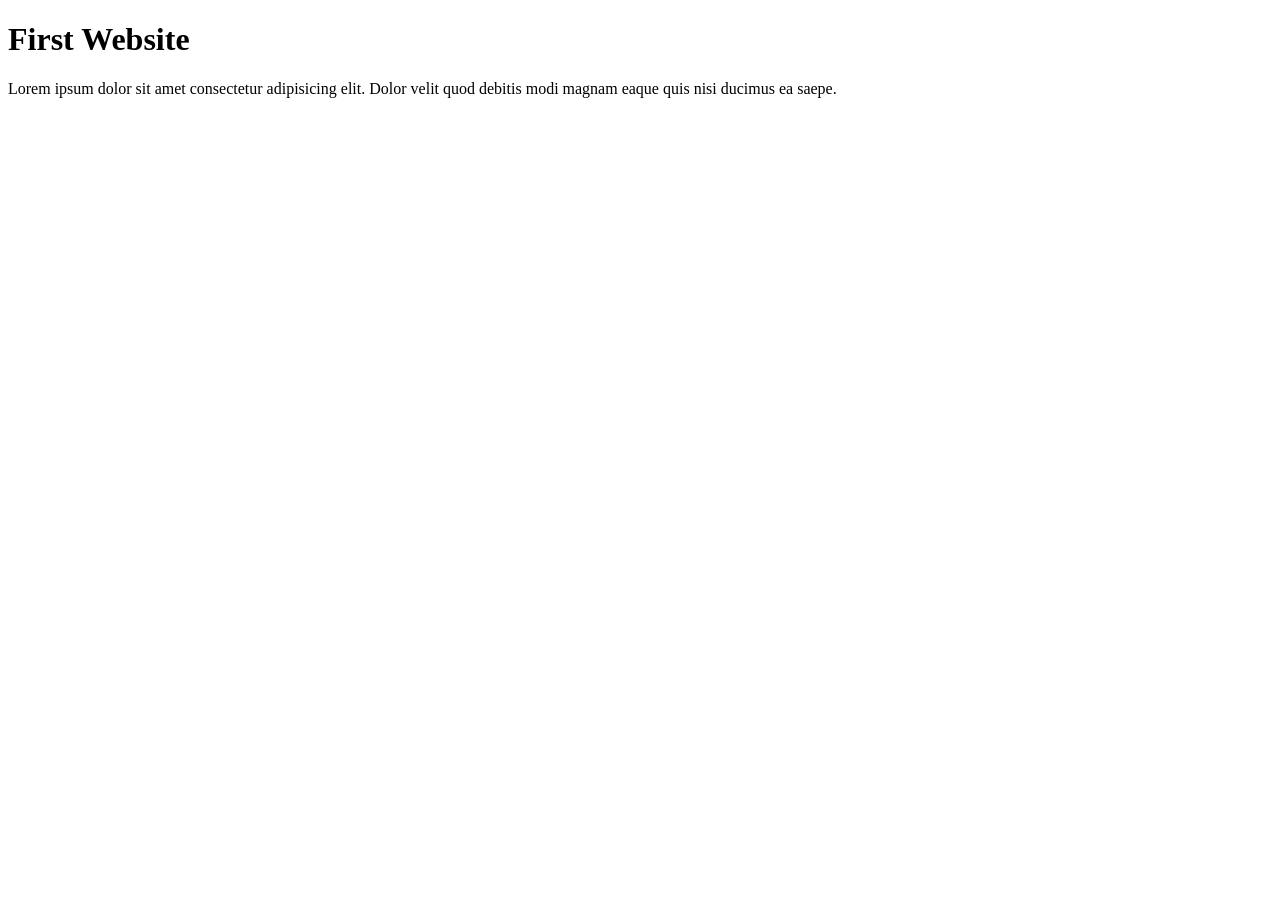
==== index.html @ d6293694 "first commit" ====
<!DOCTYPE html>
<html lang="en">
<head>
    <meta charset="UTF-8">
    <meta name="viewport" content="width=device-width, initial-scale=1.0">
    <title>Document</title>
</head>
<body>
    <h1>First Website</h1>
    <p>Lorem ipsum dolor sit amet consectetur adipisicing elit. Dolor velit quod debitis modi magnam eaque quis nisi ducimus ea saepe.</p>
    
</body>
</html>
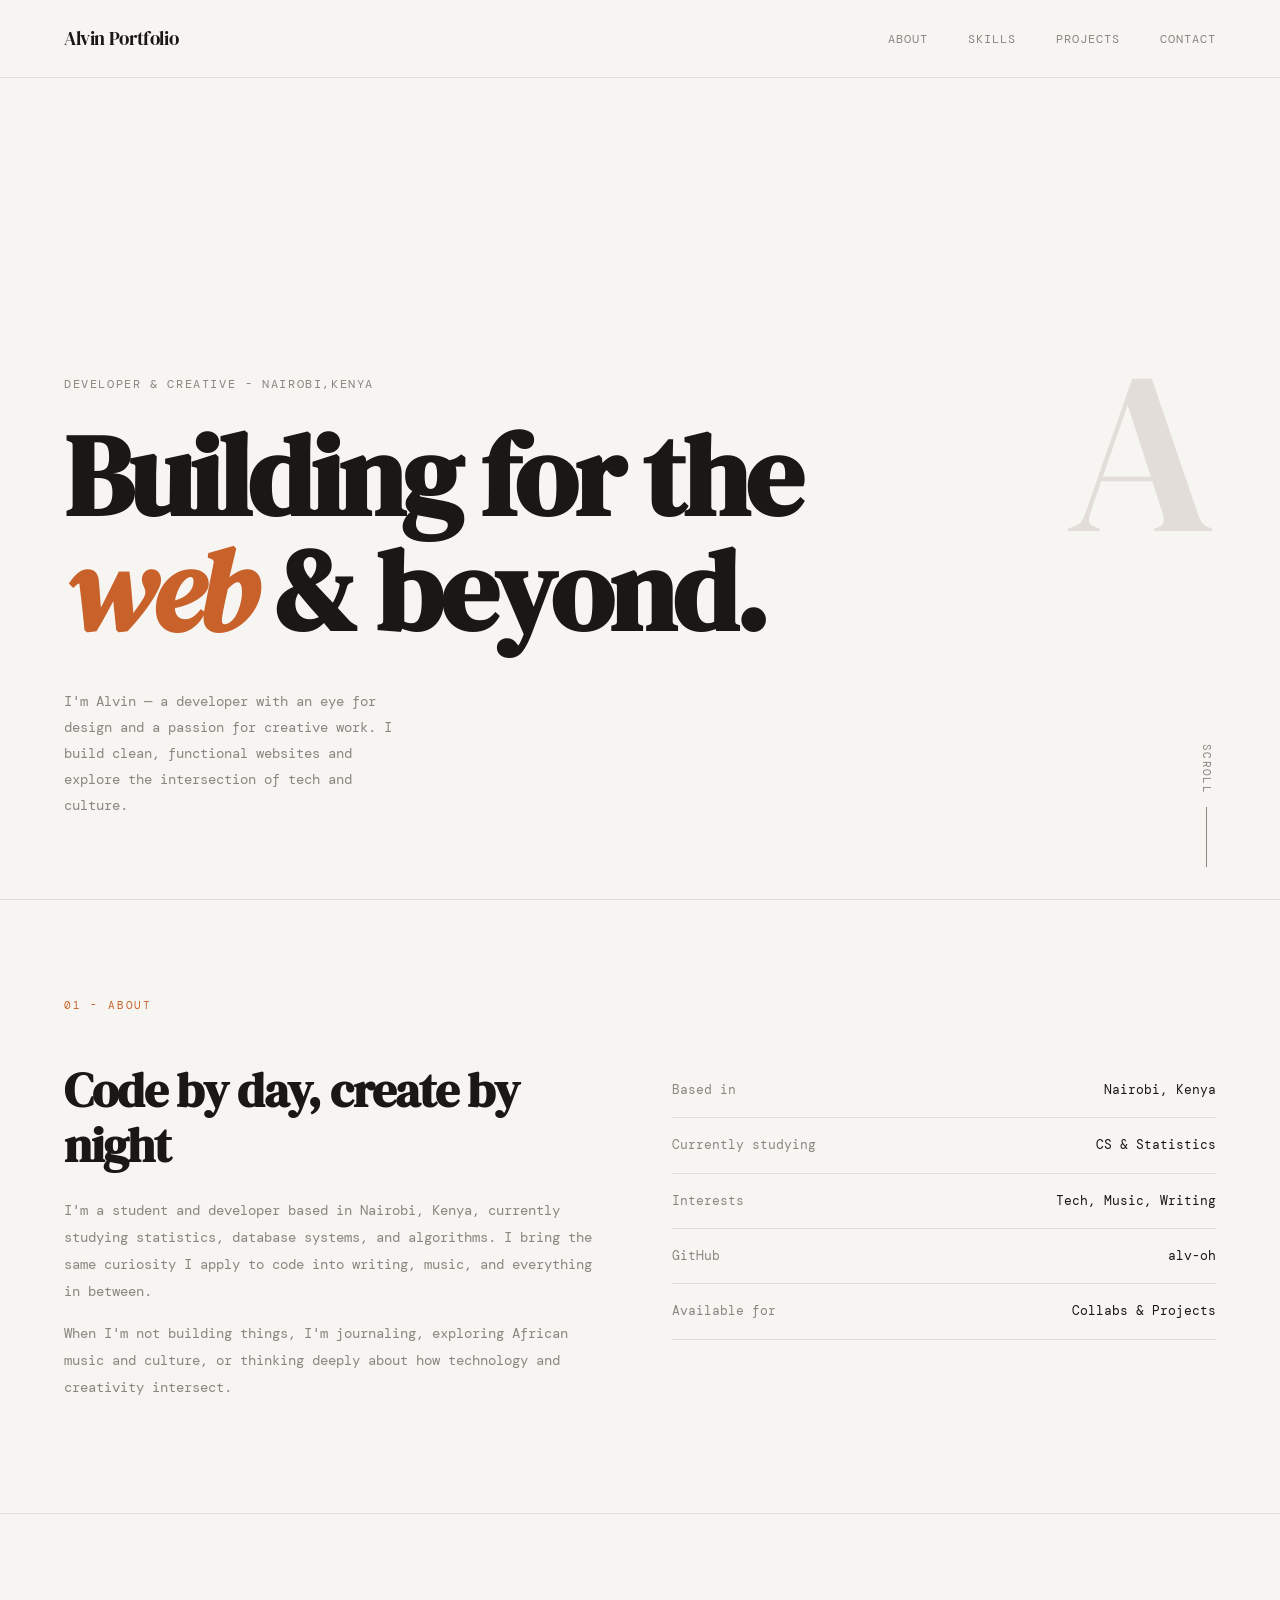
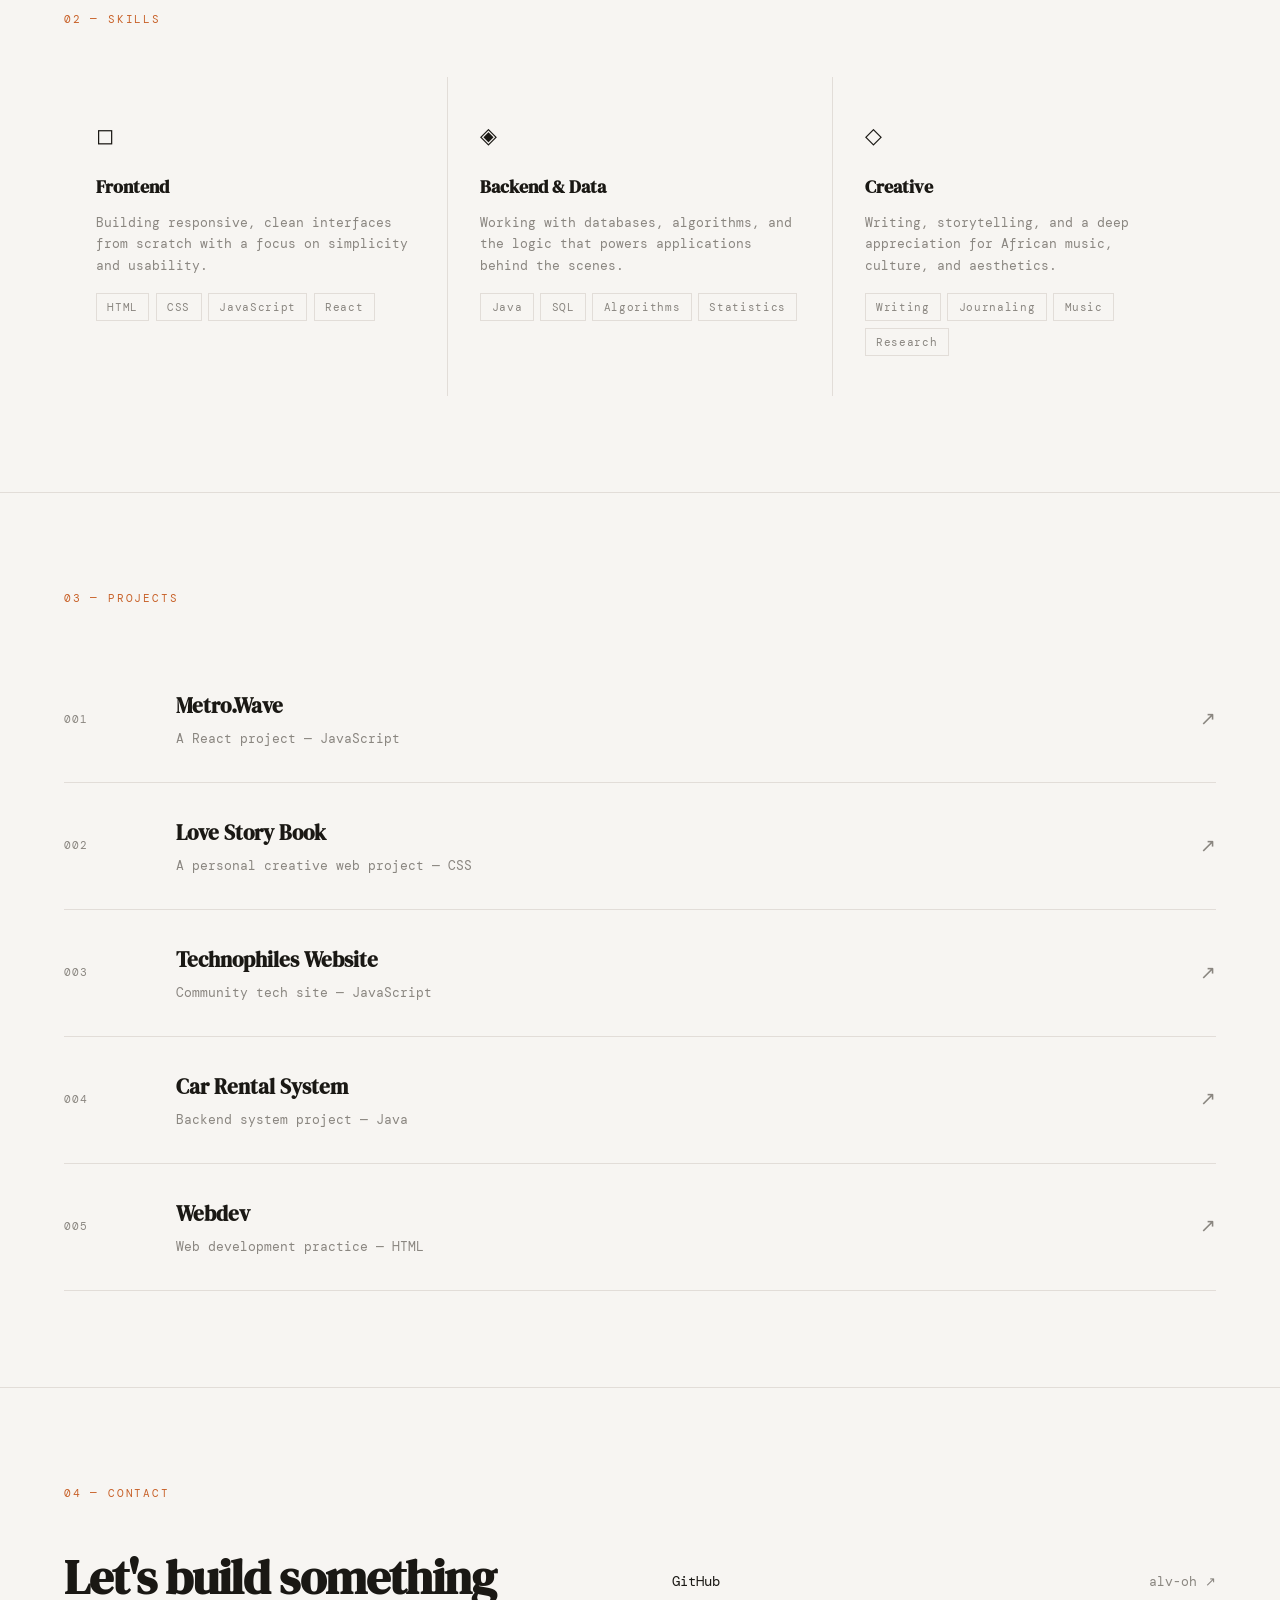
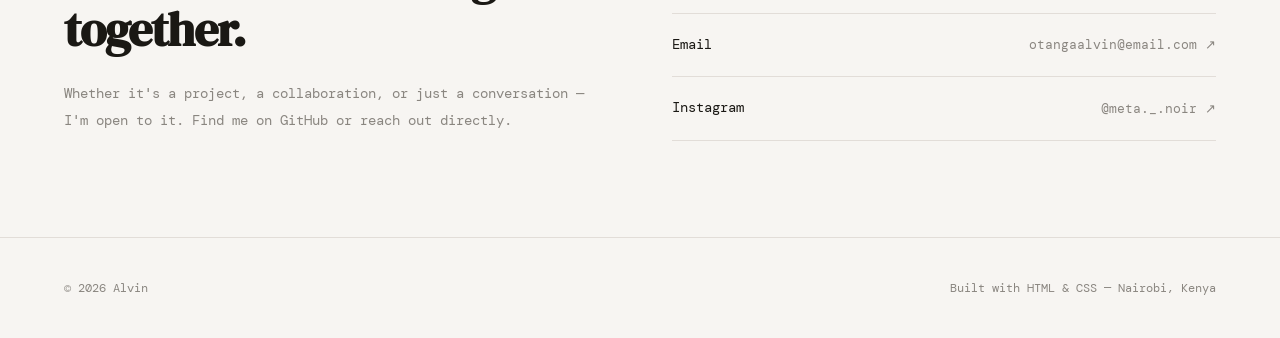
==== commit a5993c28: "Portfolio" ====
--- a/index.html
+++ b/index.html
@@ -3,11 +3,146 @@
 <head>
     <meta charset="UTF-8">
     <meta name="viewport" content="width=device-width, initial-scale=1.0">
-    <title>Document</title>
+    <title>Alvin's portfolio</title>
+    <link href="https://fonts.googleapis.com/css2?family=DM+Serif+Display:ital@0;1&family=DM+Mono:wght@300;400;500&display=swap" rel="stylesheet"/>
+    <link rel="stylesheet" href="style.css" />
+
 </head>
 <body>
-    <h1>First Website</h1>
-    <p>Lorem ipsum dolor sit amet consectetur adipisicing elit. Dolor velit quod debitis modi magnam eaque quis nisi ducimus ea saepe.</p>
-    
+   <nav>
+    <a class="nav-logo" href="#">Alvin Portfolio</a>
+    <ul class="nav-links">
+        <li><a href="#about">About</a></li>
+        <li><a href="#skills">Skills</a></li>
+        <li><a href="#projects">Projects</a></li>
+        <li><a href="#contact">Contact</a></li>
+    </ul>
+   </nav>
+
+   <!-- HERO -->
+    <section class="hero">
+        <div class="hero-number">A</div>
+        <p class="hero-label">Developer & creative - Nairobi,Kenya</p>
+        <h1 class="hero-title">Building for the <em>web</em> & beyond.</h1>
+        <p class="hero-sub">I'm Alvin — a developer with an eye for design and a passion for creative work. I build clean, functional websites and explore the intersection of tech and culture.</p>
+        <div class="hero-scroll">Scroll</div>
+    </section>
+
+    <!-- ABOUT -->
+    <section id="about">
+        <p class="section-label reveal">01 - About</p>
+        <div class="about-grid">
+            <div class="about-text reveal">
+                <h2>Code by day, create by night</h2>
+                <p>I'm a student and developer based in Nairobi, Kenya, currently studying statistics, database systems, and algorithms. I bring the same curiosity I apply to code into writing, music, and everything in between.</p>
+                <p>When I'm not building things, I'm journaling, exploring African music and culture, or thinking deeply about how technology and creativity intersect.</p>
+            </div>
+            <div class="about-details reveal">
+                <div class="detail-row"><span>Based in</span><span>Nairobi, Kenya</span></div>
+                <div class="detail-row"><span>Currently studying</span><span>CS & Statistics</span></div>
+                <div class="detail-row"><span>Interests</span><span>Tech, Music, Writing</span></div>
+                <div class="detail-row"><span>GitHub</span><span>alv-oh</span></div>
+                <div class="detail-row"><span>Available for</span><span>Collabs & Projects</span></div>
+            </div>
+        </div>
+    </section>
+
+    <!-- SKILLS -->
+    <section id="skills">
+        <p class="section-label reveal">02 — Skills</p>
+        <div class="skills-grid reveal">
+            <div class="skill-card">
+                <div class="skill-icon">◻</div>
+            <h3>Frontend</h3>
+            <p>Building responsive, clean interfaces from scratch with a focus on simplicity and usability.</p>
+            <div class="skill-tags">
+                <span class="tag">HTML</span><span class="tag">CSS</span><span class="tag">JavaScript</span><span class="tag">React</span>
+            </div>
+            </div>
+            <div class="skill-card">
+                <div class="skill-icon">◈</div>
+            <h3>Backend & Data</h3>
+            <p>Working with databases, algorithms, and the logic that powers applications behind the scenes.</p>
+            <div class="skill-tags">
+                <span class="tag">Java</span><span class="tag">SQL</span><span class="tag">Algorithms</span><span class="tag">Statistics</span>
+            </div>
+            </div>
+            <div class="skill-card">
+                <div class="skill-icon">◇</div>
+            <h3>Creative</h3>
+            <p>Writing, storytelling, and a deep appreciation for African music, culture, and aesthetics.</p>
+            <div class="skill-tags">
+                <span class="tag">Writing</span><span class="tag">Journaling</span><span class="tag">Music</span><span class="tag">Research</span>
+            </div>
+            </div>
+        </div>
+  </section>
+
+  <!-- PROJECTS -->
+   <section id="projects">
+    <p class="section-label reveal">03 — Projects</p>
+    <div class="projects-list">
+      <a class="project-item reveal" href="https://github.com/alv-oh/Metro.Wave" target="_blank">
+        <span class="project-num">001</span>
+        <div class="project-info"><h3>Metro.Wave</h3><p>A React project — JavaScript</p></div>
+        <span class="project-arrow">↗</span>
+      </a>
+      <a class="project-item reveal" href="https://github.com/alv-oh/love-story-book" target="_blank">
+        <span class="project-num">002</span>
+        <div class="project-info"><h3>Love Story Book</h3><p>A personal creative web project — CSS</p></div>
+        <span class="project-arrow">↗</span>
+      </a>
+      <a class="project-item reveal" href="https://github.com/alv-oh/technophiles-website" target="_blank">
+        <span class="project-num">003</span>
+        <div class="project-info"><h3>Technophiles Website</h3><p>Community tech site — JavaScript</p></div>
+        <span class="project-arrow">↗</span>
+      </a>
+      <a class="project-item reveal" href="https://github.com/alv-oh/CarRentalSystem" target="_blank">
+        <span class="project-num">004</span>
+        <div class="project-info"><h3>Car Rental System</h3><p>Backend system project — Java</p></div>
+        <span class="project-arrow">↗</span>
+      </a>
+      <a class="project-item reveal" href="https://github.com/alv-oh/webdev" target="_blank">
+        <span class="project-num">005</span>
+        <div class="project-info"><h3>Webdev</h3><p>Web development practice — HTML</p></div>
+        <span class="project-arrow">↗</span>
+      </a>
+    </div>
+  </section>
+
+  <!-- CONTACT -->
+   <section id="contact">
+    <p class="section-label reveal">04 — Contact</p>
+    <div class="contact-inner">
+      <div class="contact-text reveal">
+        <h2>Let's build something together.</h2>
+        <p>Whether it's a project, a collaboration, or just a conversation — I'm open to it. Find me on GitHub or reach out directly.</p>
+      </div>
+      <div class="contact-links reveal">
+        <a class="contact-link" href="https://github.com/alv-oh" target="_blank">GitHub <span>alv-oh ↗</span></a>
+        <a class="contact-link" href="mailto:otangaalvin@email.com">Email <span>otangaalvin@email.com ↗</span></a>
+        <a class="contact-link" href="https://www.instagram.com/meta._.noir" target="_blank">Instagram <span>@meta._.noir ↗</span></a>
+      </div>
+    </div>
+  </section>
+
+  <!-- FOOTER -->
+   <footer>
+    <span>© 2026 Alvin</span>
+    <span>Built with HTML & CSS — Nairobi, Kenya</span>
+  </footer>
+ 
+  <script>
+    const reveals = document.querySelectorAll('.reveal');
+    const observer = new IntersectionObserver((entries) => {
+      entries.forEach((entry, i) => {
+        if (entry.isIntersecting) {
+          setTimeout(() => entry.target.classList.add('visible'), i * 80);
+          observer.unobserve(entry.target);
+        }
+      });
+    }, { threshold: 0.1 });
+    reveals.forEach(el => observer.observe(el));
+  </script>
 </body>
 </html>
--- a/style.css
+++ b/style.css
@@ -0,0 +1,423 @@
+/* =====================
+   CSS VARIABLES (theme)
+   ===================== */
+:root {
+  --bg: #f7f5f2;        /* page background */
+  --ink: #1a1814;       /* main text color */
+  --muted: #8a8680;     /* secondary/grey text */
+  --accent: #c8622a;    /* orange highlight color */
+  --line: #e2ddd8;      /* border/divider color */
+  --card: #eeebe6;      /* card hover background */
+}
+
+/* =====================
+   RESET & BASE
+   ===================== */
+*, *::before, *::after {
+  box-sizing: border-box;
+  margin: 0;
+  padding: 0;
+}
+
+html { scroll-behavior: smooth; }
+
+body {
+  background: var(--bg);
+  color: var(--ink);
+  font-family: 'DM Mono', monospace;
+  font-size: 15px;
+  line-height: 1.7;
+}
+
+/* =====================
+   NAVIGATION
+   ===================== */
+nav {
+  position: fixed;          /* stays at top when scrolling */
+  top: 0; left: 0; right: 0;
+  z-index: 100;             /* sits above everything else */
+  display: flex;
+  justify-content: space-between;
+  align-items: center;
+  padding: 1.4rem 4rem;
+  background: var(--bg);
+  border-bottom: 1px solid var(--line);
+}
+
+.nav-logo {
+  font-family: 'DM Serif Display', serif;
+  font-size: 1.2rem;
+  letter-spacing: -0.02em;
+  color: var(--ink);
+  text-decoration: none;
+}
+
+.nav-links {
+  display: flex;
+  gap: 2.5rem;
+  list-style: none;
+}
+
+.nav-links a {
+  text-decoration: none;
+  color: var(--muted);
+  font-size: 0.78rem;
+  letter-spacing: 0.08em;
+  text-transform: uppercase;  /* makes text ALL CAPS */
+  transition: color 0.2s;     /* smooth color change on hover */
+}
+
+.nav-links a:hover { color: var(--ink); }
+
+/* =====================
+   HERO SECTION
+   ===================== */
+.hero {
+  min-height: 100vh;          /* takes up full screen height */
+  display: flex;
+  flex-direction: column;
+  justify-content: flex-end;  /* pushes content to bottom */
+  padding: 0 4rem 5rem;
+  border-bottom: 1px solid var(--line);
+  position: relative;
+  overflow: hidden;
+}
+
+.hero-label {
+  font-size: 0.72rem;
+  letter-spacing: 0.14em;
+  text-transform: uppercase;
+  color: var(--muted);
+  margin-bottom: 1.5rem;
+  opacity: 0;
+  animation: fadeUp 0.8s ease forwards 0.2s; /* starts after 0.2s delay */
+}
+
+.hero-title {
+  font-family: 'DM Serif Display', serif;
+  font-size: clamp(3.5rem, 9vw, 8rem); /* clamp = min, preferred, max */
+  line-height: 1.0;
+  letter-spacing: -0.03em;
+  max-width: 14ch;            /* max 14 characters wide */
+  opacity: 0;
+  animation: fadeUp 0.9s ease forwards 0.4s;
+}
+
+.hero-title em {
+  font-style: italic;
+  color: var(--accent);       /* the orange word */
+}
+
+.hero-sub {
+  margin-top: 2.5rem;
+  max-width: 42ch;
+  color: var(--muted);
+  font-size: 0.9rem;
+  line-height: 1.8;
+  opacity: 0;
+  animation: fadeUp 0.9s ease forwards 0.6s;
+}
+
+.hero-scroll {
+  position: absolute;
+  bottom: 2rem;
+  right: 4rem;
+  writing-mode: vertical-rl; /* rotates text vertically */
+  font-size: 0.7rem;
+  letter-spacing: 0.12em;
+  text-transform: uppercase;
+  color: var(--muted);
+  display: flex;
+  align-items: center;
+  gap: 0.8rem;
+  opacity: 0;
+  animation: fadeUp 1s ease forwards 1s;
+}
+
+.hero-scroll::after {
+  content: '';               /* creates a line below "Scroll" */
+  display: block;
+  width: 1px;
+  height: 60px;
+  background: var(--muted);
+}
+
+/* the big decorative letter "A" in the background */
+.hero-number {
+  position: absolute;
+  top: 50%;
+  right: 4rem;
+  transform: translateY(-50%);
+  font-family: 'DM Serif Display', serif;
+  font-size: 18vw;
+  color: var(--line);
+  line-height: 1;
+  user-select: none;         /* can't highlight it */
+  pointer-events: none;      /* can't click it */
+}
+
+/* =====================
+   SHARED SECTION STYLES
+   ===================== */
+section {
+  padding: 6rem 4rem;
+  border-bottom: 1px solid var(--line);
+}
+
+.section-label {
+  font-size: 0.7rem;
+  letter-spacing: 0.16em;
+  text-transform: uppercase;
+  color: var(--accent);
+  margin-bottom: 3rem;
+}
+
+/* =====================
+   ABOUT SECTION
+   ===================== */
+.about-grid {
+  display: grid;
+  grid-template-columns: 1fr 1fr; /* two equal columns */
+  gap: 4rem;
+  align-items: start;
+}
+
+.about-text h2 {
+  font-family: 'DM Serif Display', serif;
+  font-size: clamp(2rem, 4vw, 3rem);
+  line-height: 1.15;
+  letter-spacing: -0.02em;
+  margin-bottom: 1.5rem;
+}
+
+.about-text p {
+  color: var(--muted);
+  font-size: 0.88rem;
+  line-height: 1.9;
+  margin-bottom: 1rem;
+}
+
+.detail-row {
+  display: flex;
+  justify-content: space-between; /* pushes label left, value right */
+  padding: 1rem 0;
+  border-bottom: 1px solid var(--line);
+  font-size: 0.82rem;
+}
+
+.detail-row span:first-child { color: var(--muted); }
+
+/* =====================
+   SKILLS SECTION
+   ===================== */
+.skills-grid {
+  display: grid;
+  grid-template-columns: repeat(3, 1fr); /* 3 equal columns */
+  gap: 1px;                  /* the thin lines between cards */
+  background: var(--line);   /* line color shows through the gaps */
+}
+
+.skill-card {
+  background: var(--bg);
+  padding: 2.5rem 2rem;
+  transition: background 0.2s;
+}
+
+.skill-card:hover { background: var(--card); }
+
+.skill-icon {
+  font-size: 1.4rem;
+  margin-bottom: 1rem;
+}
+
+.skill-card h3 {
+  font-family: 'DM Serif Display', serif;
+  font-size: 1.15rem;
+  margin-bottom: 0.6rem;
+}
+
+.skill-card p {
+  font-size: 0.8rem;
+  color: var(--muted);
+  line-height: 1.7;
+}
+
+.skill-tags {
+  margin-top: 1rem;
+  display: flex;
+  flex-wrap: wrap;            /* wraps to next line if needed */
+  gap: 0.4rem;
+}
+
+.tag {
+  font-size: 0.68rem;
+  letter-spacing: 0.06em;
+  padding: 0.25rem 0.65rem;
+  border: 1px solid var(--line);
+  color: var(--muted);
+}
+
+/* =====================
+   PROJECTS SECTION
+   ===================== */
+.projects-list {
+  display: flex;
+  flex-direction: column;
+}
+
+.project-item {
+  display: grid;
+  grid-template-columns: 80px 1fr auto; /* number | info | arrow */
+  align-items: center;
+  gap: 2rem;
+  padding: 2rem 0;
+  border-bottom: 1px solid var(--line);
+  text-decoration: none;
+  color: var(--ink);
+  transition: background 0.2s, padding 0.2s;
+}
+
+.project-item:hover {
+  padding-left: 1rem;
+  background: var(--card);
+  padding-right: 1rem;
+  margin: 0 -1rem;
+}
+
+.project-num {
+  font-size: 0.7rem;
+  color: var(--muted);
+  letter-spacing: 0.08em;
+}
+
+.project-info h3 {
+  font-family: 'DM Serif Display', serif;
+  font-size: 1.3rem;
+  margin-bottom: 0.3rem;
+}
+
+.project-info p {
+  font-size: 0.8rem;
+  color: var(--muted);
+}
+
+.project-arrow {
+  font-size: 1.2rem;
+  color: var(--muted);
+  transition: transform 0.2s, color 0.2s;
+}
+
+.project-item:hover .project-arrow {
+  transform: translate(4px, -4px); /* moves arrow up-right on hover */
+  color: var(--accent);
+}
+
+/* =====================
+   CONTACT SECTION
+   ===================== */
+.contact-inner {
+  display: grid;
+  grid-template-columns: 1fr 1fr;
+  gap: 4rem;
+  align-items: start;
+}
+
+.contact-text h2 {
+  font-family: 'DM Serif Display', serif;
+  font-size: clamp(2rem, 4vw, 3rem);
+  line-height: 1.1;
+  letter-spacing: -0.02em;
+  margin-bottom: 1.5rem;
+}
+
+.contact-text p {
+  color: var(--muted);
+  font-size: 0.88rem;
+  line-height: 1.9;
+}
+
+.contact-link {
+  display: flex;
+  justify-content: space-between;
+  align-items: center;
+  padding: 1.2rem 0;
+  border-bottom: 1px solid var(--line);
+  text-decoration: none;
+  color: var(--ink);
+  font-size: 0.88rem;
+  transition: color 0.2s;
+}
+
+.contact-link:hover { color: var(--accent); }
+
+.contact-link span {
+  color: var(--muted);
+  font-size: 0.8rem;
+}
+
+/* =====================
+   FOOTER
+   ===================== */
+footer {
+  padding: 2.5rem 4rem;
+  display: flex;
+  justify-content: space-between;
+  align-items: center;
+  font-size: 0.75rem;
+  color: var(--muted);
+}
+
+/* =====================
+   ANIMATIONS
+   ===================== */
+
+/* the entrance animation — slides up and fades in */
+@keyframes fadeUp {
+  from {
+    opacity: 0;
+    transform: translateY(24px); /* starts 24px below */
+  }
+  to {
+    opacity: 1;
+    transform: translateY(0);    /* ends at normal position */
+  }
+}
+
+/* scroll-triggered animation — starts hidden */
+.reveal {
+  opacity: 0;
+  transform: translateY(20px);
+  transition: opacity 0.7s ease, transform 0.7s ease;
+}
+
+/* JavaScript adds this class when element enters the screen */
+.reveal.visible {
+  opacity: 1;
+  transform: translateY(0);
+}
+
+/* =====================
+   RESPONSIVE (mobile)
+   ===================== */
+@media (max-width: 768px) {
+  nav { padding: 1.2rem 1.5rem; }
+  .nav-links { gap: 1.5rem; }
+  .hero { padding: 0 1.5rem 4rem; }
+  section { padding: 4rem 1.5rem; }
+
+  /* stack columns vertically on mobile */
+  .about-grid,
+  .contact-inner { grid-template-columns: 1fr; gap: 2rem; }
+
+  .skills-grid { grid-template-columns: 1fr; }
+  .project-item { grid-template-columns: 50px 1fr auto; }
+
+  footer {
+    padding: 2rem 1.5rem;
+    flex-direction: column;
+    gap: 0.5rem;
+    text-align: center;
+  }
+
+  .hero-number { display: none; } /* hide big "A" on small screens */
+}
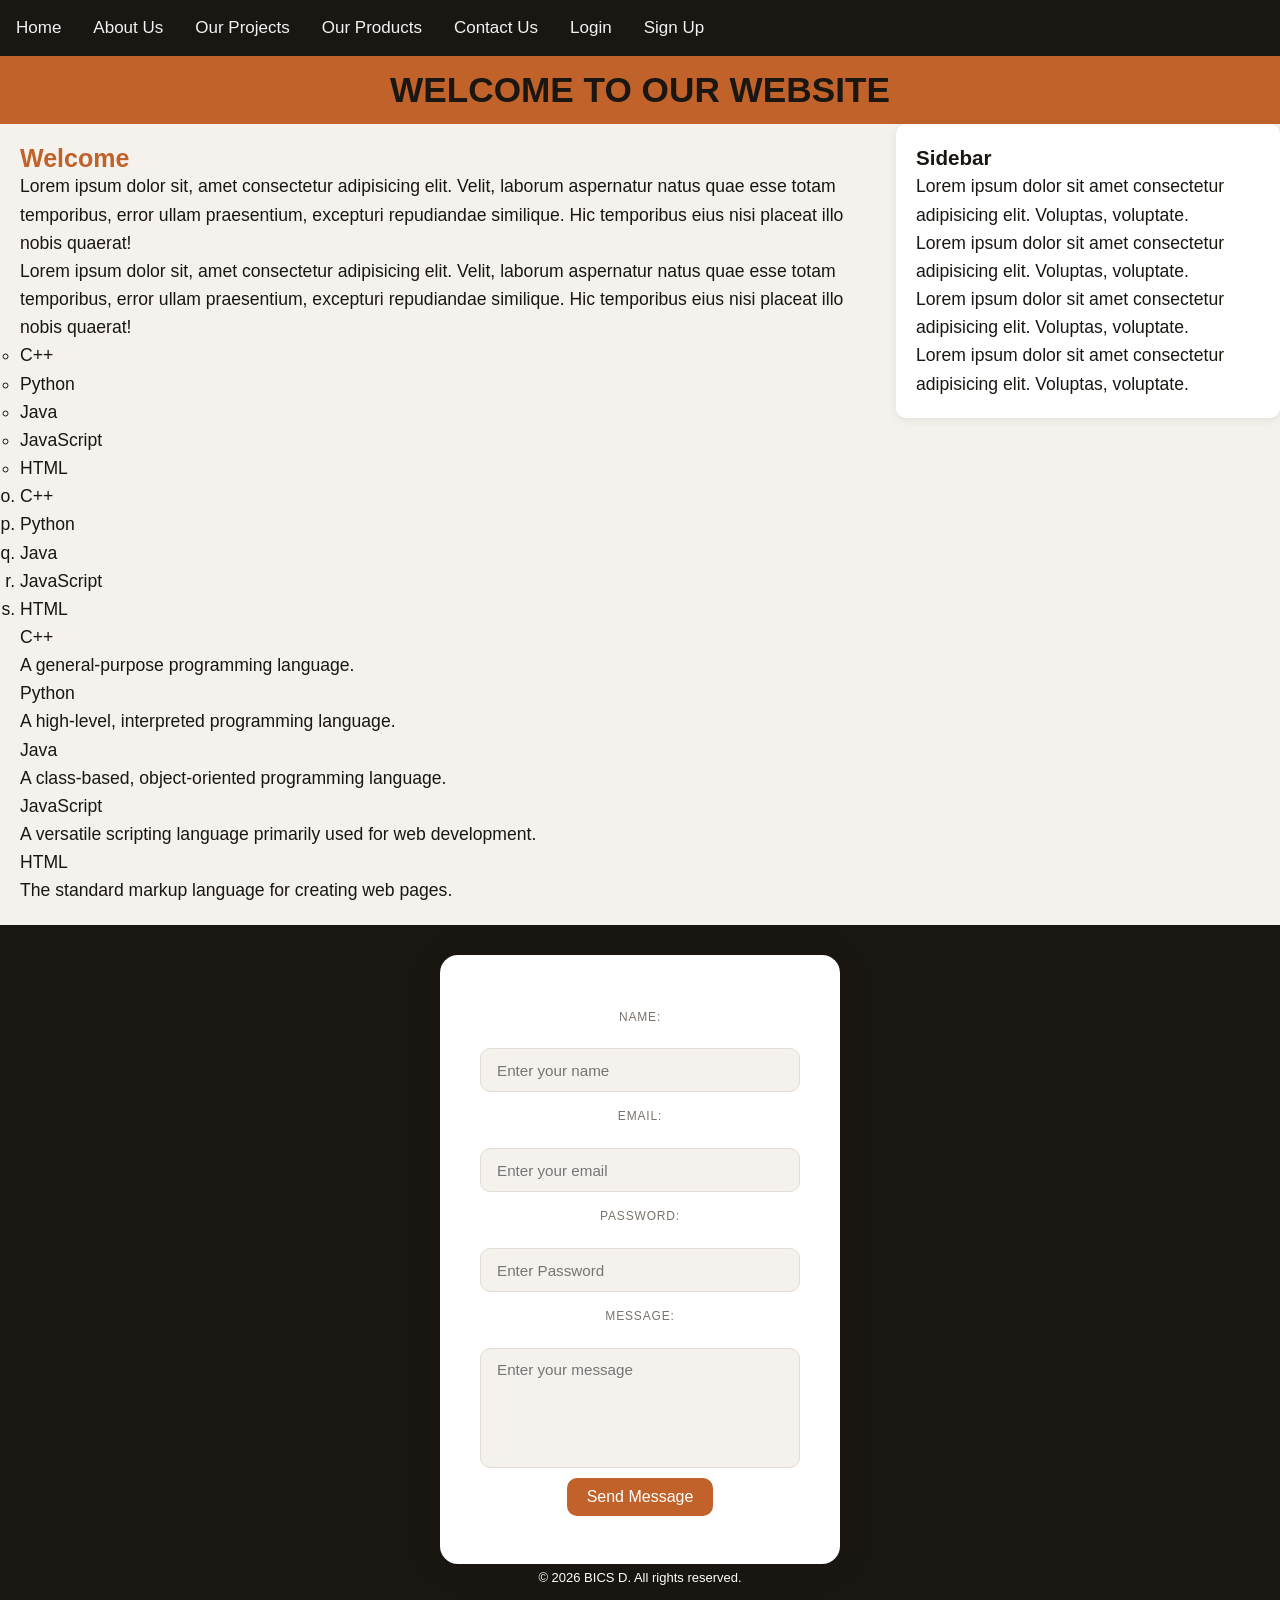
==== commit 8f20307f: "Changes made to all files enlisted" ====
--- a/index.html
+++ b/index.html
@@ -3,146 +3,80 @@
 <head>
     <meta charset="UTF-8">
     <meta name="viewport" content="width=device-width, initial-scale=1.0">
-    <title>Alvin's portfolio</title>
-    <link href="https://fonts.googleapis.com/css2?family=DM+Serif+Display:ital@0;1&family=DM+Mono:wght@300;400;500&display=swap" rel="stylesheet"/>
-    <link rel="stylesheet" href="style.css" />
-
+    <title>Welcome to Our Website</title>
+    <link rel="stylesheet" href="style.css">
 </head>
 <body>
-   <nav>
-    <a class="nav-logo" href="#">Alvin Portfolio</a>
-    <ul class="nav-links">
-        <li><a href="#about">About</a></li>
-        <li><a href="#skills">Skills</a></li>
-        <li><a href="#projects">Projects</a></li>
-        <li><a href="#contact">Contact</a></li>
-    </ul>
-   </nav>
+    <div class="topnav">
+        <a href="./">Home</a>  
+        <a href="about.html">About Us</a>
+        <a href="projects.html">Our Projects</a>
+        <a href="products.html">Our Products</a>
+        <a href="contacts.html">Contact Us</a>
+        <a href="login.html">Login</a>
+        <a href="signup.html">Sign Up</a>
+    </div>
+    <div class="banner">
+        <h1>Welcome to Our Website</h1>
+    </div>
+    <div class="row">
+        <div class="content">
+                <h2>Welcome</h2>
+    <p>Lorem ipsum dolor sit, amet consectetur adipisicing elit. Velit, laborum aspernatur natus quae esse totam temporibus, error ullam praesentium, excepturi repudiandae similique. Hic temporibus eius nisi placeat illo nobis quaerat!
+    </p>
+    <p>Lorem ipsum dolor sit, amet consectetur adipisicing elit. Velit, laborum aspernatur natus quae esse totam temporibus, error ullam praesentium, excepturi repudiandae similique. Hic temporibus eius nisi placeat illo nobis quaerat!</p>
 
-   <!-- HERO -->
-    <section class="hero">
-        <div class="hero-number">A</div>
-        <p class="hero-label">Developer & creative - Nairobi,Kenya</p>
-        <h1 class="hero-title">Building for the <em>web</em> & beyond.</h1>
-        <p class="hero-sub">I'm Alvin — a developer with an eye for design and a passion for creative work. I build clean, functional websites and explore the intersection of tech and culture.</p>
-        <div class="hero-scroll">Scroll</div>
-    </section>
+        <ul type="circle">
+            <li>C++</li>
+            <li>Python</li>
+            <li>Java</li>
+            <li>JavaScript</li>
+            <li>HTML</li>
+        </ul>
 
-    <!-- ABOUT -->
-    <section id="about">
-        <p class="section-label reveal">01 - About</p>
-        <div class="about-grid">
-            <div class="about-text reveal">
-                <h2>Code by day, create by night</h2>
-                <p>I'm a student and developer based in Nairobi, Kenya, currently studying statistics, database systems, and algorithms. I bring the same curiosity I apply to code into writing, music, and everything in between.</p>
-                <p>When I'm not building things, I'm journaling, exploring African music and culture, or thinking deeply about how technology and creativity intersect.</p>
-            </div>
-            <div class="about-details reveal">
-                <div class="detail-row"><span>Based in</span><span>Nairobi, Kenya</span></div>
-                <div class="detail-row"><span>Currently studying</span><span>CS & Statistics</span></div>
-                <div class="detail-row"><span>Interests</span><span>Tech, Music, Writing</span></div>
-                <div class="detail-row"><span>GitHub</span><span>alv-oh</span></div>
-                <div class="detail-row"><span>Available for</span><span>Collabs & Projects</span></div>
-            </div>
+        <ol type="a" start="15">
+            <li>C++</li>
+            <li>Python</li>
+            <li>Java</li>
+            <li>JavaScript</li>
+            <li>HTML</li>
+        </ol>
+
+        <dl>
+            <dt>C++</dt>
+            <dd>A general-purpose programming language.</dd>
+            <dt>Python</dt>
+            <dd>A high-level, interpreted programming language.</dd>
+            <dt>Java</dt>
+            <dd>A class-based, object-oriented programming language.</dd>
+            <dt>JavaScript</dt>
+            <dd>A versatile scripting language primarily used for web development.</dd>
+            <dt>HTML</dt>
+            <dd>The standard markup language for creating web pages.</dd>
+        </dl>
+</div>
+        <div class="sidebar">
+            <h3>Sidebar</h3>    
+            <p>Lorem ipsum dolor sit amet consectetur adipisicing elit. Voluptas, voluptate.</p>
+            <p>Lorem ipsum dolor sit amet consectetur adipisicing elit. Voluptas, voluptate.</p>
+            <p>Lorem ipsum dolor sit amet consectetur adipisicing elit. Voluptas, voluptate.</p>
+            <p>Lorem ipsum dolor sit amet consectetur adipisicing elit. Voluptas, voluptate.</p>
         </div>
-    </section>
-
-    <!-- SKILLS -->
-    <section id="skills">
-        <p class="section-label reveal">02 — Skills</p>
-        <div class="skills-grid reveal">
-            <div class="skill-card">
-                <div class="skill-icon">◻</div>
-            <h3>Frontend</h3>
-            <p>Building responsive, clean interfaces from scratch with a focus on simplicity and usability.</p>
-            <div class="skill-tags">
-                <span class="tag">HTML</span><span class="tag">CSS</span><span class="tag">JavaScript</span><span class="tag">React</span>
-            </div>
-            </div>
-            <div class="skill-card">
-                <div class="skill-icon">◈</div>
-            <h3>Backend & Data</h3>
-            <p>Working with databases, algorithms, and the logic that powers applications behind the scenes.</p>
-            <div class="skill-tags">
-                <span class="tag">Java</span><span class="tag">SQL</span><span class="tag">Algorithms</span><span class="tag">Statistics</span>
-            </div>
-            </div>
-            <div class="skill-card">
-                <div class="skill-icon">◇</div>
-            <h3>Creative</h3>
-            <p>Writing, storytelling, and a deep appreciation for African music, culture, and aesthetics.</p>
-            <div class="skill-tags">
-                <span class="tag">Writing</span><span class="tag">Journaling</span><span class="tag">Music</span><span class="tag">Research</span>
-            </div>
-            </div>
-        </div>
-  </section>
-
-  <!-- PROJECTS -->
-   <section id="projects">
-    <p class="section-label reveal">03 — Projects</p>
-    <div class="projects-list">
-      <a class="project-item reveal" href="https://github.com/alv-oh/Metro.Wave" target="_blank">
-        <span class="project-num">001</span>
-        <div class="project-info"><h3>Metro.Wave</h3><p>A React project — JavaScript</p></div>
-        <span class="project-arrow">↗</span>
-      </a>
-      <a class="project-item reveal" href="https://github.com/alv-oh/love-story-book" target="_blank">
-        <span class="project-num">002</span>
-        <div class="project-info"><h3>Love Story Book</h3><p>A personal creative web project — CSS</p></div>
-        <span class="project-arrow">↗</span>
-      </a>
-      <a class="project-item reveal" href="https://github.com/alv-oh/technophiles-website" target="_blank">
-        <span class="project-num">003</span>
-        <div class="project-info"><h3>Technophiles Website</h3><p>Community tech site — JavaScript</p></div>
-        <span class="project-arrow">↗</span>
-      </a>
-      <a class="project-item reveal" href="https://github.com/alv-oh/CarRentalSystem" target="_blank">
-        <span class="project-num">004</span>
-        <div class="project-info"><h3>Car Rental System</h3><p>Backend system project — Java</p></div>
-        <span class="project-arrow">↗</span>
-      </a>
-      <a class="project-item reveal" href="https://github.com/alv-oh/webdev" target="_blank">
-        <span class="project-num">005</span>
-        <div class="project-info"><h3>Webdev</h3><p>Web development practice — HTML</p></div>
-        <span class="project-arrow">↗</span>
-      </a>
     </div>
-  </section>
-
-  <!-- CONTACT -->
-   <section id="contact">
-    <p class="section-label reveal">04 — Contact</p>
-    <div class="contact-inner">
-      <div class="contact-text reveal">
-        <h2>Let's build something together.</h2>
-        <p>Whether it's a project, a collaboration, or just a conversation — I'm open to it. Find me on GitHub or reach out directly.</p>
-      </div>
-      <div class="contact-links reveal">
-        <a class="contact-link" href="https://github.com/alv-oh" target="_blank">GitHub <span>alv-oh ↗</span></a>
-        <a class="contact-link" href="mailto:otangaalvin@email.com">Email <span>otangaalvin@email.com ↗</span></a>
-        <a class="contact-link" href="https://www.instagram.com/meta._.noir" target="_blank">Instagram <span>@meta._.noir ↗</span></a>
-      </div>
+    <div class="footer">
+        <form action="">
+            <label for="name">Name:</label>
+            <input type="text" id="name" placeholder="Enter your name">
+            <label for="email">Email:</label>
+            <input type="email" id="email" placeholder="Enter your email">
+             <label for="password">Password:</label>
+            <input type="password" id="password" placeholder="Enter Password">
+            <label for="message">Message:</label>
+            <textarea id="message" placeholder="Enter your message"></textarea>
+            <button type="submit">Send Message</button>
+           
+        </form>
+        &#169; 2026 BICS D. All rights reserved.
     </div>
-  </section>
-
-  <!-- FOOTER -->
-   <footer>
-    <span>© 2026 Alvin</span>
-    <span>Built with HTML & CSS — Nairobi, Kenya</span>
-  </footer>
- 
-  <script>
-    const reveals = document.querySelectorAll('.reveal');
-    const observer = new IntersectionObserver((entries) => {
-      entries.forEach((entry, i) => {
-        if (entry.isIntersecting) {
-          setTimeout(() => entry.target.classList.add('visible'), i * 80);
-          observer.unobserve(entry.target);
-        }
-      });
-    }, { threshold: 0.1 });
-    reveals.forEach(el => observer.observe(el));
-  </script>
 </body>
 </html>
--- a/style.css
+++ b/style.css
@@ -1,423 +1,276 @@
-/* =====================
-   CSS VARIABLES (theme)
-   ===================== */
+*, *::before, *::after {
+    box-sizing: border-box;
+    margin: 0;
+    padding: 0;
+}
+
 :root {
-  --bg: #f7f5f2;        /* page background */
-  --ink: #1a1814;       /* main text color */
-  --muted: #8a8680;     /* secondary/grey text */
-  --accent: #c8622a;    /* orange highlight color */
-  --line: #e2ddd8;      /* border/divider color */
-  --card: #eeebe6;      /* card hover background */
-}
-
-/* =====================
-   RESET & BASE
-   ===================== */
-*, *::before, *::after {
-  box-sizing: border-box;
-  margin: 0;
-  padding: 0;
-}
-
-html { scroll-behavior: smooth; }
+    --bg: #f5f2ee;
+    --card: #ffffff;
+    --ink: #1a1612;
+    --muted: #7a736a;
+    --accent: #c0622a;
+    --border: #e2ddd7;
+    --radius: 10px;
+}
 
 body {
-  background: var(--bg);
-  color: var(--ink);
-  font-family: 'DM Mono', monospace;
-  font-size: 15px;
-  line-height: 1.7;
-}
-
-/* =====================
-   NAVIGATION
-   ===================== */
-nav {
-  position: fixed;          /* stays at top when scrolling */
-  top: 0; left: 0; right: 0;
-  z-index: 100;             /* sits above everything else */
-  display: flex;
-  justify-content: space-between;
-  align-items: center;
-  padding: 1.4rem 4rem;
-  background: var(--bg);
-  border-bottom: 1px solid var(--line);
-}
-
-.nav-logo {
-  font-family: 'DM Serif Display', serif;
-  font-size: 1.2rem;
-  letter-spacing: -0.02em;
-  color: var(--ink);
-  text-decoration: none;
-}
-
-.nav-links {
-  display: flex;
-  gap: 2.5rem;
-  list-style: none;
-}
-
-.nav-links a {
-  text-decoration: none;
-  color: var(--muted);
-  font-size: 0.78rem;
-  letter-spacing: 0.08em;
-  text-transform: uppercase;  /* makes text ALL CAPS */
-  transition: color 0.2s;     /* smooth color change on hover */
-}
-
-.nav-links a:hover { color: var(--ink); }
-
-/* =====================
-   HERO SECTION
-   ===================== */
-.hero {
-  min-height: 100vh;          /* takes up full screen height */
-  display: flex;
-  flex-direction: column;
-  justify-content: flex-end;  /* pushes content to bottom */
-  padding: 0 4rem 5rem;
-  border-bottom: 1px solid var(--line);
-  position: relative;
-  overflow: hidden;
-}
-
-.hero-label {
-  font-size: 0.72rem;
-  letter-spacing: 0.14em;
-  text-transform: uppercase;
-  color: var(--muted);
-  margin-bottom: 1.5rem;
-  opacity: 0;
-  animation: fadeUp 0.8s ease forwards 0.2s; /* starts after 0.2s delay */
-}
-
-.hero-title {
-  font-family: 'DM Serif Display', serif;
-  font-size: clamp(3.5rem, 9vw, 8rem); /* clamp = min, preferred, max */
-  line-height: 1.0;
-  letter-spacing: -0.03em;
-  max-width: 14ch;            /* max 14 characters wide */
-  opacity: 0;
-  animation: fadeUp 0.9s ease forwards 0.4s;
-}
-
-.hero-title em {
-  font-style: italic;
-  color: var(--accent);       /* the orange word */
-}
-
-.hero-sub {
-  margin-top: 2.5rem;
-  max-width: 42ch;
-  color: var(--muted);
-  font-size: 0.9rem;
-  line-height: 1.8;
-  opacity: 0;
-  animation: fadeUp 0.9s ease forwards 0.6s;
-}
-
-.hero-scroll {
-  position: absolute;
-  bottom: 2rem;
-  right: 4rem;
-  writing-mode: vertical-rl; /* rotates text vertically */
-  font-size: 0.7rem;
-  letter-spacing: 0.12em;
-  text-transform: uppercase;
-  color: var(--muted);
-  display: flex;
-  align-items: center;
-  gap: 0.8rem;
-  opacity: 0;
-  animation: fadeUp 1s ease forwards 1s;
-}
-
-.hero-scroll::after {
-  content: '';               /* creates a line below "Scroll" */
-  display: block;
-  width: 1px;
-  height: 60px;
-  background: var(--muted);
-}
-
-/* the big decorative letter "A" in the background */
-.hero-number {
-  position: absolute;
-  top: 50%;
-  right: 4rem;
-  transform: translateY(-50%);
-  font-family: 'DM Serif Display', serif;
-  font-size: 18vw;
-  color: var(--line);
-  line-height: 1;
-  user-select: none;         /* can't highlight it */
-  pointer-events: none;      /* can't click it */
-}
-
-/* =====================
-   SHARED SECTION STYLES
-   ===================== */
-section {
-  padding: 6rem 4rem;
-  border-bottom: 1px solid var(--line);
-}
-
-.section-label {
-  font-size: 0.7rem;
-  letter-spacing: 0.16em;
-  text-transform: uppercase;
-  color: var(--accent);
-  margin-bottom: 3rem;
-}
-
-/* =====================
-   ABOUT SECTION
-   ===================== */
-.about-grid {
-  display: grid;
-  grid-template-columns: 1fr 1fr; /* two equal columns */
-  gap: 4rem;
-  align-items: start;
-}
-
-.about-text h2 {
-  font-family: 'DM Serif Display', serif;
-  font-size: clamp(2rem, 4vw, 3rem);
-  line-height: 1.15;
-  letter-spacing: -0.02em;
-  margin-bottom: 1.5rem;
-}
-
-.about-text p {
-  color: var(--muted);
-  font-size: 0.88rem;
-  line-height: 1.9;
-  margin-bottom: 1rem;
-}
-
-.detail-row {
-  display: flex;
-  justify-content: space-between; /* pushes label left, value right */
-  padding: 1rem 0;
-  border-bottom: 1px solid var(--line);
-  font-size: 0.82rem;
-}
-
-.detail-row span:first-child { color: var(--muted); }
-
-/* =====================
-   SKILLS SECTION
-   ===================== */
-.skills-grid {
-  display: grid;
-  grid-template-columns: repeat(3, 1fr); /* 3 equal columns */
-  gap: 1px;                  /* the thin lines between cards */
-  background: var(--line);   /* line color shows through the gaps */
-}
-
-.skill-card {
-  background: var(--bg);
-  padding: 2.5rem 2rem;
-  transition: background 0.2s;
-}
-
-.skill-card:hover { background: var(--card); }
-
-.skill-icon {
-  font-size: 1.4rem;
-  margin-bottom: 1rem;
-}
-
-.skill-card h3 {
-  font-family: 'DM Serif Display', serif;
-  font-size: 1.15rem;
-  margin-bottom: 0.6rem;
-}
-
-.skill-card p {
-  font-size: 0.8rem;
-  color: var(--muted);
-  line-height: 1.7;
-}
-
-.skill-tags {
-  margin-top: 1rem;
-  display: flex;
-  flex-wrap: wrap;            /* wraps to next line if needed */
-  gap: 0.4rem;
-}
-
-.tag {
-  font-size: 0.68rem;
-  letter-spacing: 0.06em;
-  padding: 0.25rem 0.65rem;
-  border: 1px solid var(--line);
-  color: var(--muted);
-}
-
-/* =====================
-   PROJECTS SECTION
-   ===================== */
-.projects-list {
-  display: flex;
-  flex-direction: column;
-}
-
-.project-item {
-  display: grid;
-  grid-template-columns: 80px 1fr auto; /* number | info | arrow */
-  align-items: center;
-  gap: 2rem;
-  padding: 2rem 0;
-  border-bottom: 1px solid var(--line);
-  text-decoration: none;
-  color: var(--ink);
-  transition: background 0.2s, padding 0.2s;
-}
-
-.project-item:hover {
-  padding-left: 1rem;
-  background: var(--card);
-  padding-right: 1rem;
-  margin: 0 -1rem;
-}
-
-.project-num {
-  font-size: 0.7rem;
-  color: var(--muted);
-  letter-spacing: 0.08em;
-}
-
-.project-info h3 {
-  font-family: 'DM Serif Display', serif;
-  font-size: 1.3rem;
-  margin-bottom: 0.3rem;
-}
-
-.project-info p {
-  font-size: 0.8rem;
-  color: var(--muted);
-}
-
-.project-arrow {
-  font-size: 1.2rem;
-  color: var(--muted);
-  transition: transform 0.2s, color 0.2s;
-}
-
-.project-item:hover .project-arrow {
-  transform: translate(4px, -4px); /* moves arrow up-right on hover */
-  color: var(--accent);
-}
-
-/* =====================
-   CONTACT SECTION
-   ===================== */
-.contact-inner {
-  display: grid;
-  grid-template-columns: 1fr 1fr;
-  gap: 4rem;
-  align-items: start;
-}
-
-.contact-text h2 {
-  font-family: 'DM Serif Display', serif;
-  font-size: clamp(2rem, 4vw, 3rem);
-  line-height: 1.1;
-  letter-spacing: -0.02em;
-  margin-bottom: 1.5rem;
-}
-
-.contact-text p {
-  color: var(--muted);
-  font-size: 0.88rem;
-  line-height: 1.9;
-}
-
-.contact-link {
-  display: flex;
-  justify-content: space-between;
-  align-items: center;
-  padding: 1.2rem 0;
-  border-bottom: 1px solid var(--line);
-  text-decoration: none;
-  color: var(--ink);
-  font-size: 0.88rem;
-  transition: color 0.2s;
-}
-
-.contact-link:hover { color: var(--accent); }
-
-.contact-link span {
-  color: var(--muted);
-  font-size: 0.8rem;
-}
-
-/* =====================
-   FOOTER
-   ===================== */
-footer {
-  padding: 2.5rem 4rem;
-  display: flex;
-  justify-content: space-between;
-  align-items: center;
-  font-size: 0.75rem;
-  color: var(--muted);
-}
-
-/* =====================
-   ANIMATIONS
-   ===================== */
-
-/* the entrance animation — slides up and fades in */
-@keyframes fadeUp {
-  from {
-    opacity: 0;
-    transform: translateY(24px); /* starts 24px below */
-  }
-  to {
-    opacity: 1;
-    transform: translateY(0);    /* ends at normal position */
-  }
-}
-
-/* scroll-triggered animation — starts hidden */
-.reveal {
-  opacity: 0;
-  transform: translateY(20px);
-  transition: opacity 0.7s ease, transform 0.7s ease;
-}
-
-/* JavaScript adds this class when element enters the screen */
-.reveal.visible {
-  opacity: 1;
-  transform: translateY(0);
-}
-
-/* =====================
-   RESPONSIVE (mobile)
-   ===================== */
-@media (max-width: 768px) {
-  nav { padding: 1.2rem 1.5rem; }
-  .nav-links { gap: 1.5rem; }
-  .hero { padding: 0 1.5rem 4rem; }
-  section { padding: 4rem 1.5rem; }
-
-  /* stack columns vertically on mobile */
-  .about-grid,
-  .contact-inner { grid-template-columns: 1fr; gap: 2rem; }
-
-  .skills-grid { grid-template-columns: 1fr; }
-  .project-item { grid-template-columns: 50px 1fr auto; }
-
-  footer {
-    padding: 2rem 1.5rem;
+    background: var(--bg);
+    margin: 0;
+    color: var(--ink);
+    font-family: Arial, Helvetica, sans-serif;
+    font-size: 1.1em;
+    line-height: 1.6em;
+}
+
+h1 {
+    text-transform: uppercase;
+    color: var(--ink);
+}
+
+h2 {
+    color: var(--accent);
+    text-decoration: none;
+    font-size: 25px;
+}
+
+.highlight {
+    font-weight: bold;
+    background-color: #f3f29e;
+    padding: 5px;
+}
+
+.topnav {
+    background-color: var(--ink);
+    overflow: hidden;
+}
+
+.topnav a {
+    float: left;
+    color: #f2f2f2;
+    display: block;
+    text-align: center;
+    padding: 14px 16px;
+    text-decoration: none;
+    font-size: 17px;
+    font-family: Arial, Helvetica, sans-serif;
+}
+
+.topnav a:hover {
+    background-color: var(--accent);
+    color: var(--card);
+}
+
+.banner {
+    background-color: var(--accent);
+    color: var(--card);
+    padding: 20px;
+    text-align: center;
+}
+
+.row::after {
+    content: "";
+    display: block;
+    clear: both;
+}
+
+.content {
+    float: left;
+    width: 70%;
+    padding: 20px;
+}
+
+.sidebar {
+    float: left;
+    width: 30%;
+    padding: 20px;
+    background-color: var(--card);
+    border-radius: var(--radius);
+    box-shadow: 0 2px 10px rgba(0,0,0,0.07);
+}
+
+.sidebar a {
+    color: var(--accent);
+    text-decoration: none;
+}
+
+.sidebar a:hover {
+    text-decoration: underline;
+}
+
+.sidebar ul {
+    list-style-type: none;
+    margin-bottom: 5px;
+}
+
+@media screen and (max-width: 800px) {
+    .content, .sidebar {
+        width: 100%;
+        padding: 10px;
+    }
+}
+
+.footer {
+    background-color: var(--ink);
+    color: var(--card);
+    text-align: center;
+    font-size: small;
+    padding: 10px;
+    left: 0;
+    bottom: 0;
+    width: 100%;
+}
+
+table {
+    border: 1px solid var(--border);
+    border-collapse: collapse;
+    width: 80%;
+    margin: 0 auto;
+    background: var(--card);
+    border-radius: var(--radius);
+    overflow: hidden;
+    box-shadow: 0 2px 10px rgba(0,0,0,0.07);
+}
+
+table th {
+    border: 1px solid var(--border);
+    padding: 8px;
+    background-color: var(--accent);
+    color: var(--card);
+}
+
+table td {
+    border: 1px solid var(--border);
+    padding: 8px;
+    text-align: left;
+}
+
+tr:nth-child(even) {
+    background-color: var(--bg);
+}
+
+tr:hover {
+    background-color: #ebfcec;
+}
+
+.team_image {
+    text-align: center;
+    overflow: hidden;
+}
+
+.team_image img {
+    width: 200px;
+    height: auto;
+    object-fit: cover;
+    padding: 10px;
+    transition: transform 0.3s ease;
+    margin: 10px;
+    border-radius: var(--radius);
+}
+
+.team_image img:hover {
+    transform: scale(1.05);
+}
+
+.team_image caption {
+    display: block;
+    margin-top: 5px;
+    font-weight: bold;
+    color: var(--accent);
+}
+
+.team_members {
+    display: inline-block;
+    font-size: small;
+    color: var(--accent);
+    text-align: center;
+    text-transform: capitalize;
+}
+
+.footer form {
+    display: flex;
     flex-direction: column;
-    gap: 0.5rem;
-    text-align: center;
-  }
-
-  .hero-number { display: none; } /* hide big "A" on small screens */
+    align-items: center;
+    gap: 10px;
+    margin-top: 20px;
+}
+
+button {
+    background: var(--accent);
+    color: var(--card);
+    border: none;
+    padding: 10px 20px;
+    cursor: pointer;
+    font-size: 16px;
+    border-radius: var(--radius);
+    transition: opacity 0.2s, transform 0.15s;
+}
+
+button:hover {
+    opacity: 0.9;
+    transform: translateY(-1px);
+}
+
+input, textarea {
+    width: 100%;
+    background: var(--bg);
+    border: 1.5px solid var(--border);
+    border-radius: var(--radius);
+    padding: 0.8rem 1rem;
+    font-family: Arial, Helvetica, sans-serif;
+    font-size: 0.95rem;
+    color: var(--ink);
+    outline: none;
+    transition: border-color 0.2s;
+    resize: none;
+}
+
+input:focus, textarea:focus {
+    border-color: var(--accent);
+}
+
+textarea { height: 120px; }
+
+form {
+    max-width: 400px;
+    margin: 0 auto;
+    padding: 3rem 2.5rem;
+    background: var(--card);
+    border-radius: 18px;
+    box-shadow: 0 2px 40px rgba(0,0,0,0.07);
+}
+
+label {
+    display: block;
+    font-size: 0.75rem;
+    font-weight: 500;
+    letter-spacing: 0.07em;
+    text-transform: uppercase;
+    color: var(--muted);
+    margin-bottom: 0.45rem;
+}
+
+input[type="submit"] {
+    margin-top: 0.6rem;
+    width: 100%;
+    padding: 0.9rem;
+    background: var(--accent);
+    color: #fff;
+    font-family: 'DM Sans', sans-serif;
+    font-size: 0.95rem;
+    font-weight: 500;
+    border: none;
+    border-radius: var(--radius);
+    cursor: pointer;
+    letter-spacing: 0.03em;
+    transition: opacity 0.2s, transform 0.15s;
+}
+
+input[type="submit"]:hover {
+    opacity: 0.88;
+    transform: translateY(-1px);
+}
+
+input[type="submit"]:active {
+    transform: translateY(0);
 }
